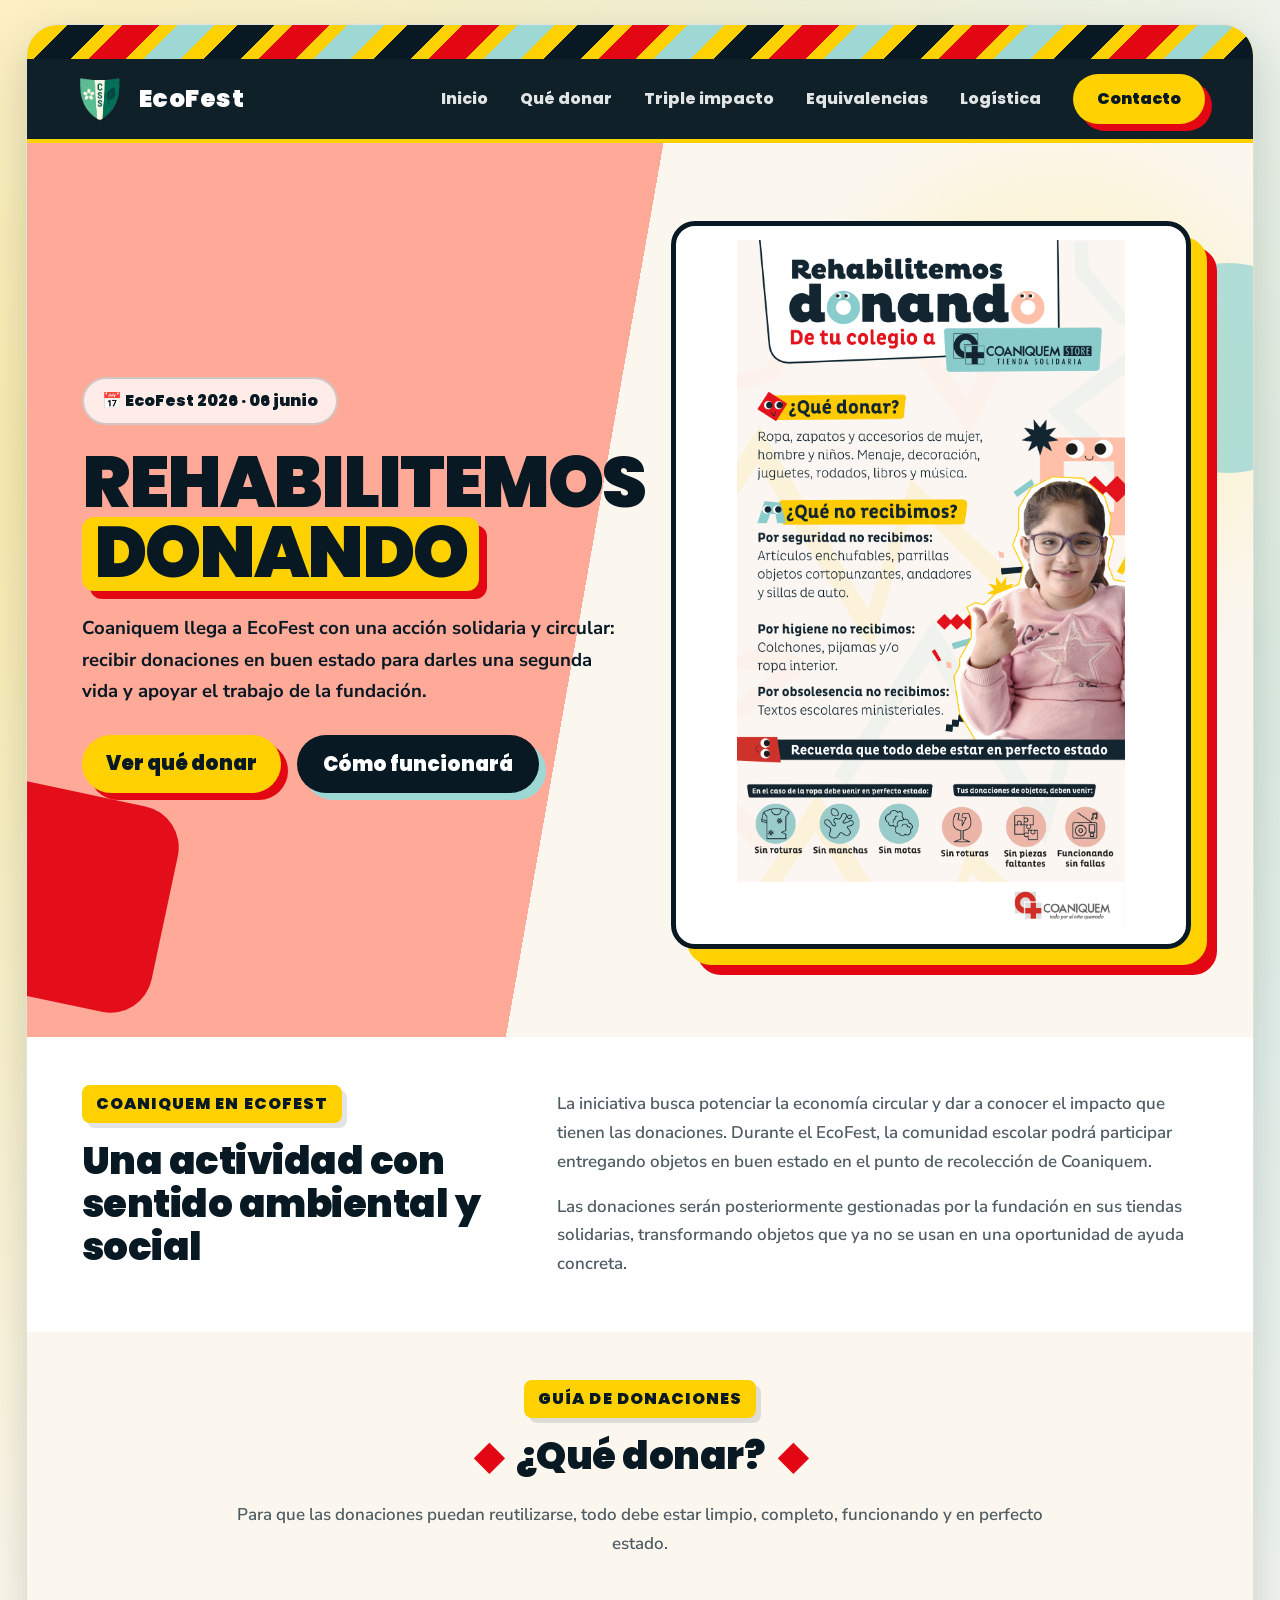
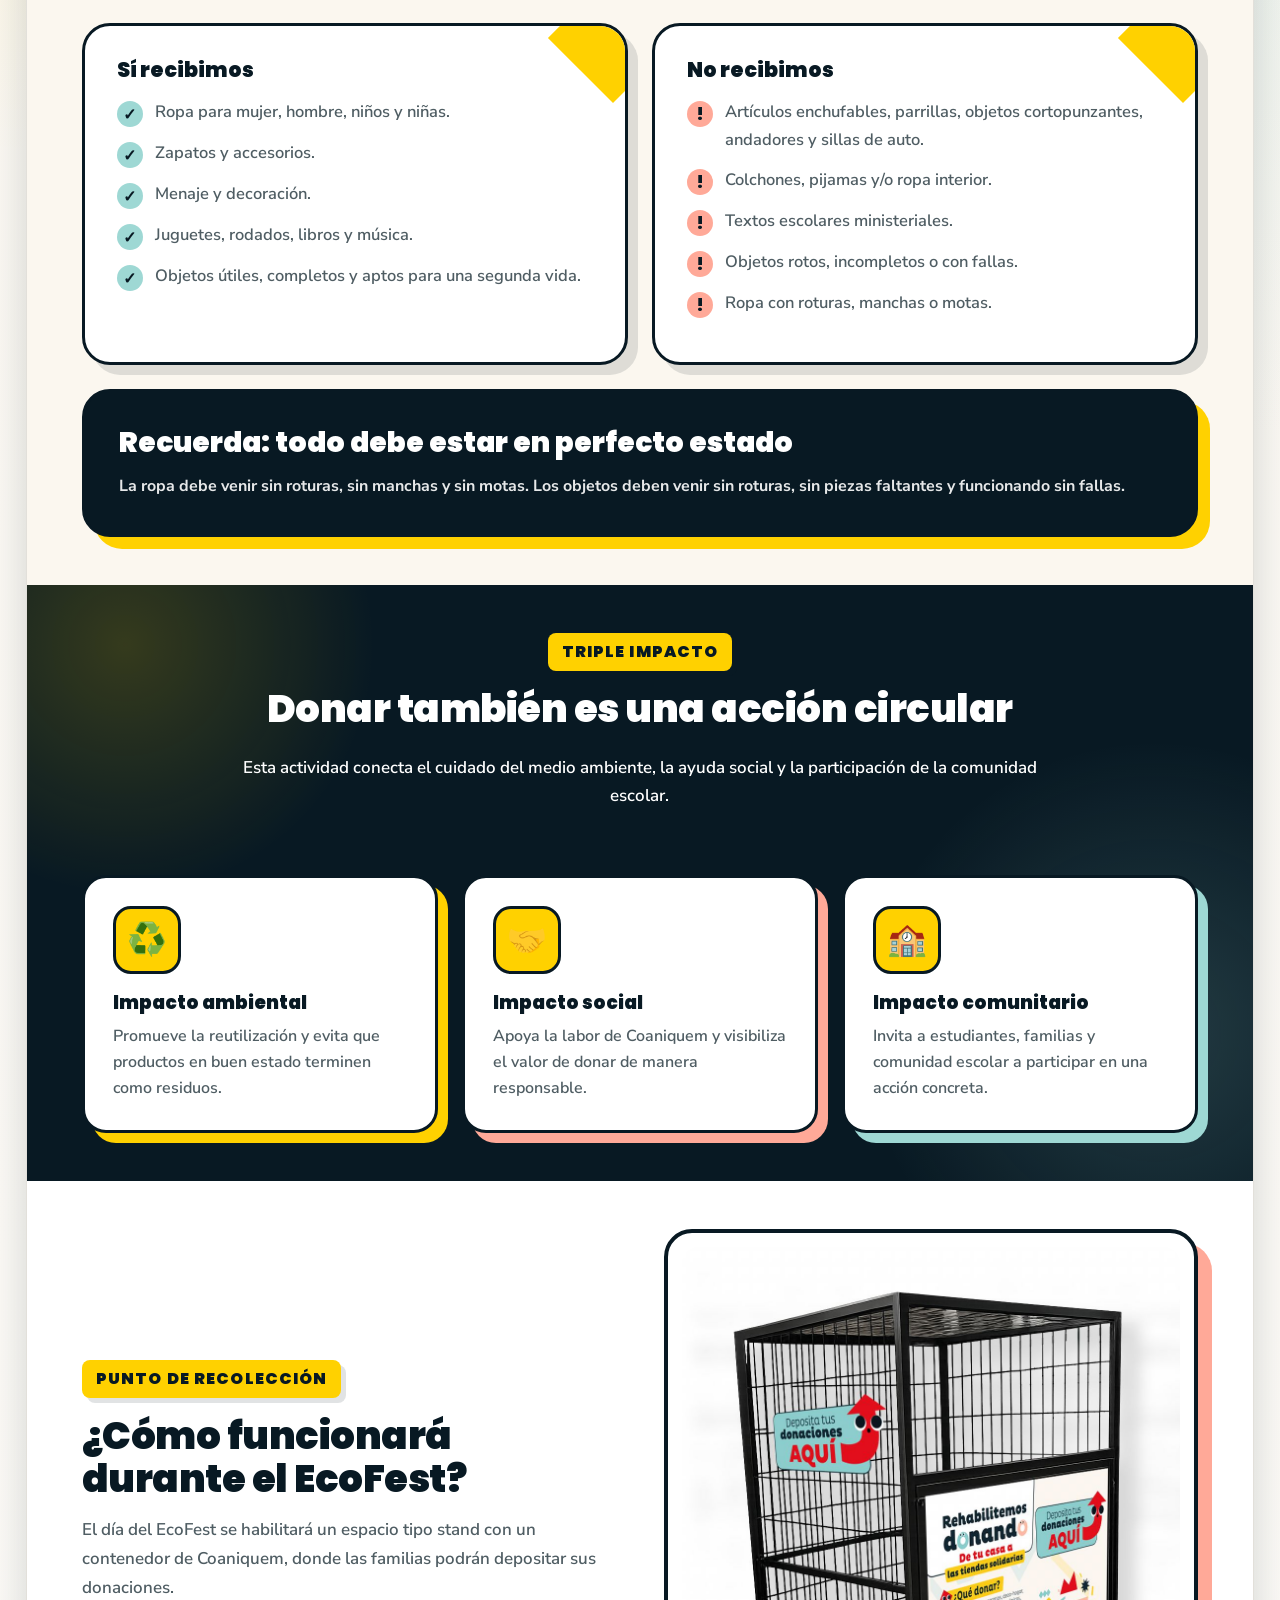
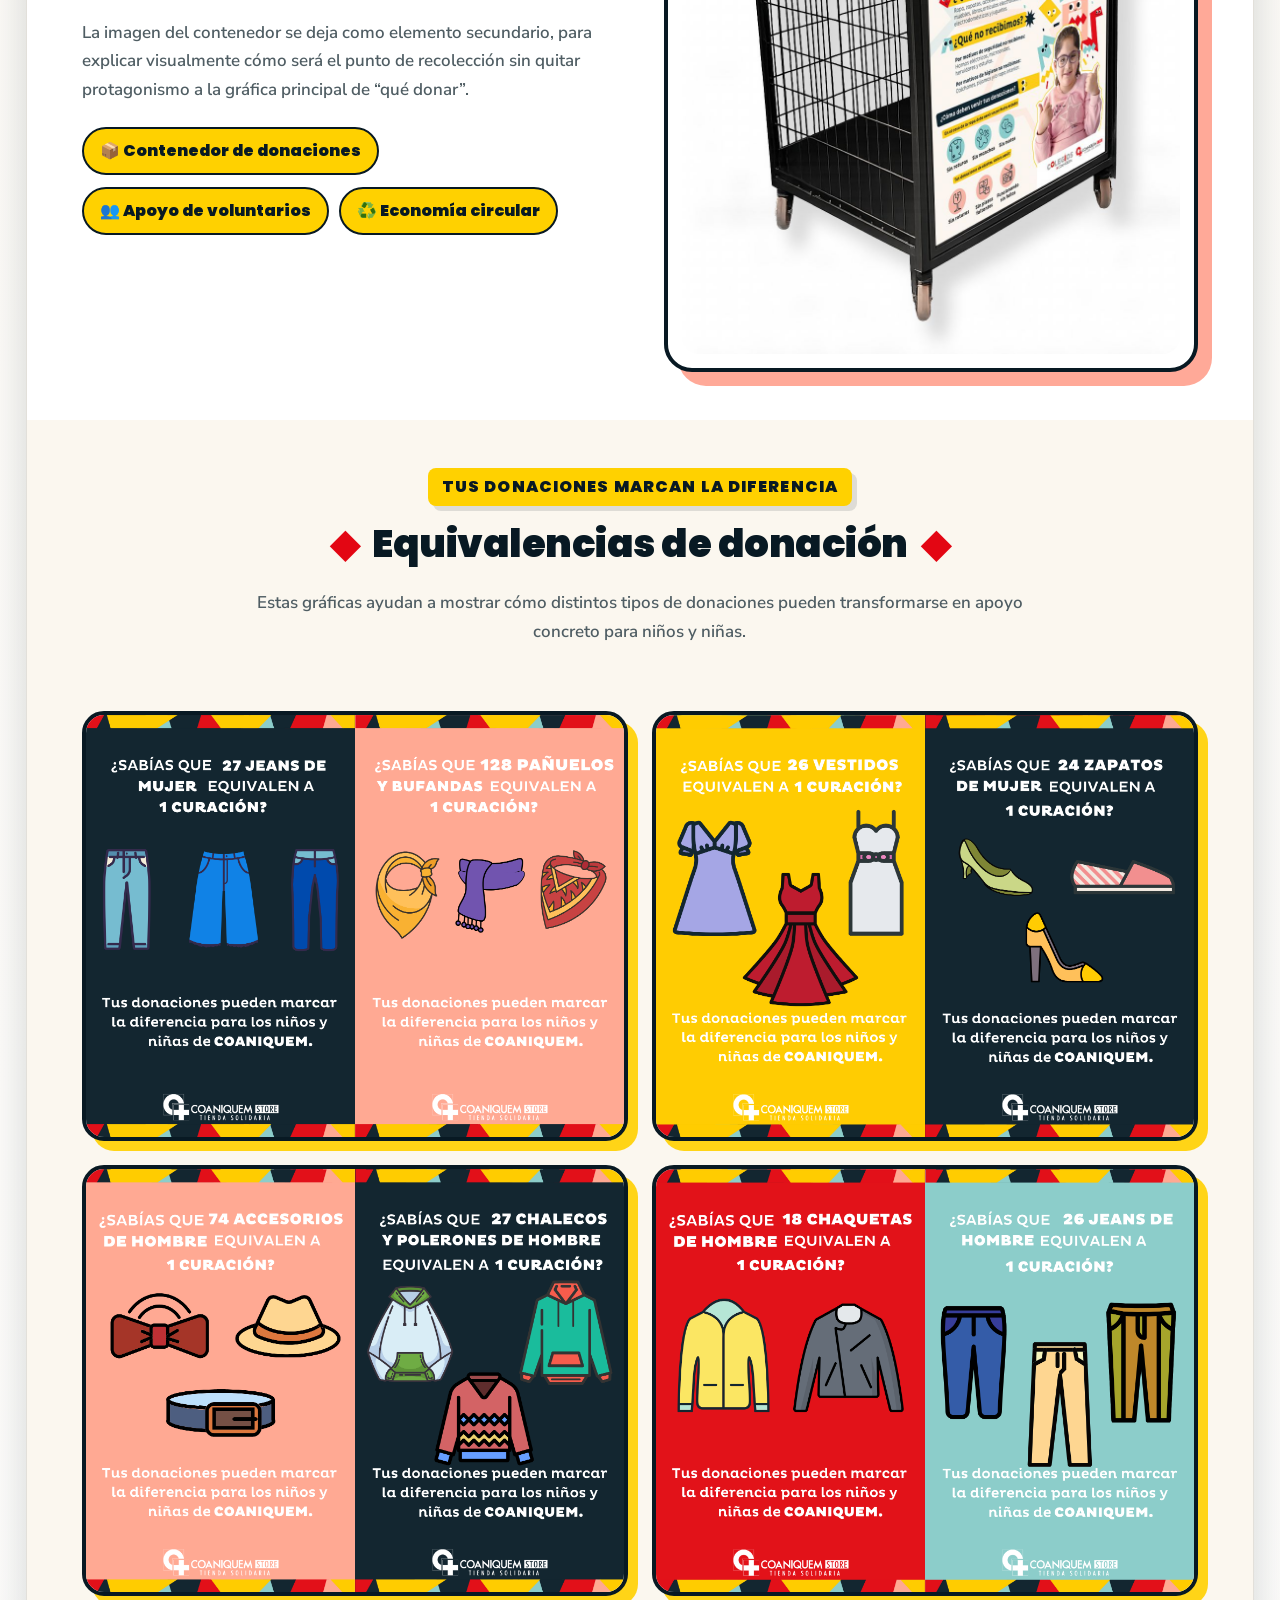
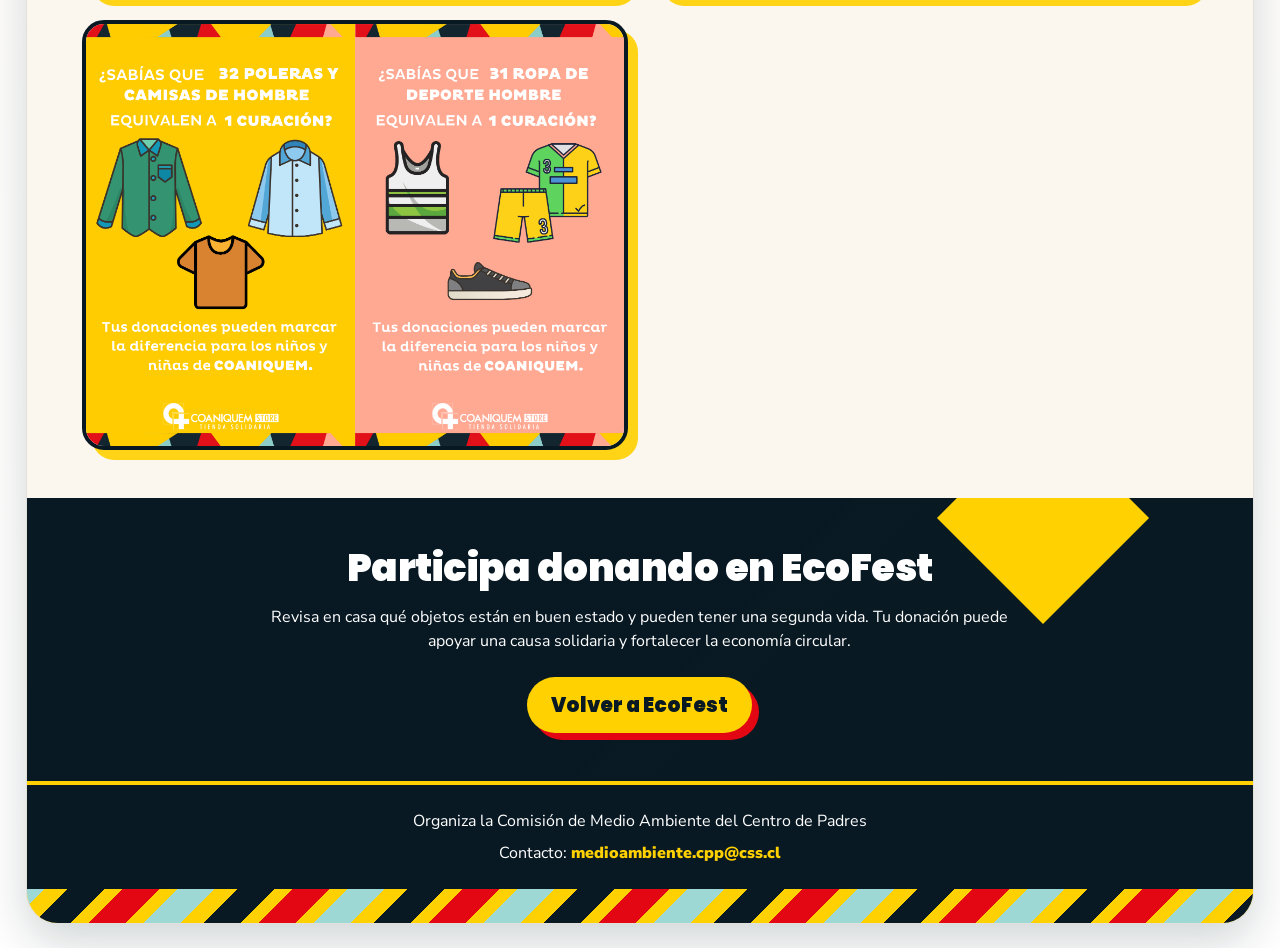
==== coaniquem.html @ 735f8cb7 "Actualiza proyecto" ====
<!DOCTYPE html>
<html lang="es">
<head>
  <meta charset="UTF-8" />
  <meta name="viewport" content="width=device-width, initial-scale=1.0" />
  <title>Coaniquem en EcoFest 2026 | Colegio Suizo Santiago</title>
  <meta name="description" content="Coaniquem en EcoFest 2026: punto de donación solidaria, economía circular, triple impacto y guía de qué donar en el Colegio Suizo de Santiago.">
  <meta name="robots" content="index, follow">

  <!-- Tipografías -->
  <link rel="preconnect" href="https://fonts.googleapis.com">
  <link rel="preconnect" href="https://fonts.gstatic.com" crossorigin>
  <link
    href="https://fonts.googleapis.com/css2?family=Nunito+Sans:wght@400;600;700;800&family=Poppins:wght@500;600;700;800;900&display=swap"
    rel="stylesheet"
  >

  <!-- Bootstrap 5.3.8 -->
  <link
    href="https://cdn.jsdelivr.net/npm/bootstrap@5.3.8/dist/css/bootstrap.min.css"
    rel="stylesheet"
  >

  <!-- Puedes mantener este link si ya usas styles.css en el sitio principal -->
  <link rel="stylesheet" href="styles.css">

  <style>
    :root {
      --coaniquem-navy: #081923;
      --coaniquem-navy-soft: #102631;
      --coaniquem-yellow: #ffd100;
      --coaniquem-red: #e30613;
      --coaniquem-coral: #ffa998;
      --coaniquem-mint: #9ed8d4;
      --coaniquem-cream: #fbf7ef;
      --coaniquem-white: #ffffff;
      --coaniquem-ink: #071923;
      --coaniquem-muted: #4f5d63;
      --coaniquem-shadow: 0 18px 46px rgba(8, 25, 35, 0.18);
      --coaniquem-radius: 28px;

      /* Compatibilidad con estilos EcoFest existentes */
      --verde-oscuro: #081923;
      --verde-principal: #0f766e;
      --verde-claro: #9ed8d4;
      --verde-suave: #eaf6f5;
      --amarillo: #ffd100;
      --crema: #fbf7ef;
      --texto: #081923;
      --gris: #4f5d63;
      --blanco: #ffffff;
      --sombra: var(--coaniquem-shadow);
      --borde: rgba(8, 25, 35, 0.12);
    }

    html {
      scroll-behavior: smooth;
    }

    body {
      font-family: "Nunito Sans", sans-serif;
      color: var(--coaniquem-ink);
      background:
        radial-gradient(circle at 8% 8%, rgba(255, 209, 0, 0.28), transparent 24%),
        radial-gradient(circle at 92% 12%, rgba(158, 216, 212, 0.35), transparent 26%),
        linear-gradient(180deg, var(--coaniquem-cream) 0%, #fff 100%);
      min-height: 100vh;
    }

    a {
      text-decoration: none;
    }

    .page {
      width: min(96%, 1500px);
      margin: 24px auto;
      background: var(--coaniquem-cream);
      border-radius: 32px;
      overflow: hidden;
      box-shadow: var(--coaniquem-shadow);
      border: 1px solid rgba(8, 25, 35, 0.10);
      position: relative;
    }

    /* Franja gráfica inspirada en las piezas Coaniquem */
    .pattern-band {
      height: 34px;
      background:
        linear-gradient(135deg, transparent 0 20%, var(--coaniquem-navy) 20% 38%, transparent 38%) 0 0/170px 34px,
        linear-gradient(135deg, transparent 0 20%, var(--coaniquem-red) 20% 38%, transparent 38%) 55px 0/170px 34px,
        linear-gradient(135deg, transparent 0 20%, var(--coaniquem-mint) 20% 38%, transparent 38%) 110px 0/170px 34px,
        var(--coaniquem-yellow);
    }

    .eco-navbar {
      min-height: 84px;
      background: rgba(8, 25, 35, 0.97);
      -webkit-backdrop-filter: blur(12px);
      backdrop-filter: blur(12px);
      position: sticky;
      top: 0;
      z-index: 1030;
      border-bottom: 4px solid var(--coaniquem-yellow);
    }

    .eco-brand {
      display: inline-flex;
      align-items: center;
      gap: 12px;
      font-family: "Poppins", sans-serif;
      font-weight: 900;
      font-size: 1.55rem;
      color: var(--coaniquem-white);
      letter-spacing: 0.5px;
    }

    .eco-brand:hover,
    .eco-brand:focus {
      color: var(--coaniquem-yellow);
    }

    .brand-mark {
      width: 42px;
      height: 42px;
      border-radius: 12px;
      background: var(--coaniquem-yellow);
      display: grid;
      place-items: center;
      color: var(--coaniquem-navy);
      font-size: 1.45rem;
      box-shadow: 6px 6px 0 var(--coaniquem-red);
    }

    .eco-nav-link {
      font-family: "Poppins", sans-serif;
      font-weight: 800;
      color: rgba(255,255,255,0.88);
      transition: color 0.2s ease;
    }

    .eco-nav-link:hover,
    .eco-nav-link:focus {
      color: var(--coaniquem-yellow);
    }

    .eco-toggler {
      border-color: rgba(255,255,255,0.35);
      background: rgba(255,255,255,0.9);
    }

    .eco-btn-small,
    .eco-btn-primary {
      border: 0;
      border-radius: 999px;
      background: var(--coaniquem-yellow);
      color: var(--coaniquem-navy);
      font-family: "Poppins", sans-serif;
      font-weight: 900;
      padding: 13px 24px;
      box-shadow: 7px 7px 0 var(--coaniquem-red);
      transition: transform 0.2s ease, box-shadow 0.2s ease;
    }

    .eco-btn-small:hover,
    .eco-btn-small:focus,
    .eco-btn-primary:hover,
    .eco-btn-primary:focus {
      color: var(--coaniquem-navy);
      transform: translateY(-3px);
      box-shadow: 9px 9px 0 var(--coaniquem-red);
    }

    .btn-dark-coaniquem {
      border: 0;
      border-radius: 999px;
      background: var(--coaniquem-navy);
      color: var(--coaniquem-white);
      font-family: "Poppins", sans-serif;
      font-weight: 900;
      padding: 14px 26px;
      box-shadow: 7px 7px 0 var(--coaniquem-mint);
      transition: transform 0.2s ease, box-shadow 0.2s ease;
    }

    .btn-dark-coaniquem:hover,
    .btn-dark-coaniquem:focus {
      color: var(--coaniquem-white);
      transform: translateY(-3px);
      box-shadow: 9px 9px 0 var(--coaniquem-mint);
    }

    .section-kicker {
      display: inline-flex;
      align-items: center;
      width: fit-content;
      background: var(--coaniquem-yellow);
      color: var(--coaniquem-navy);
      border-radius: 8px;
      padding: 7px 14px;
      font-family: "Poppins", sans-serif;
      font-weight: 900;
      text-transform: uppercase;
      letter-spacing: 0.07em;
      box-shadow: 5px 5px 0 rgba(8, 25, 35, 0.12);
    }

    .coaniquem-hero {
      position: relative;
      overflow: hidden;
      background:
        radial-gradient(circle at 84% 28%, rgba(255, 209, 0, 0.24), transparent 24%),
        linear-gradient(100deg, var(--coaniquem-coral) 0%, var(--coaniquem-coral) 46%, var(--coaniquem-cream) 46%, var(--coaniquem-cream) 100%);
    }

    .coaniquem-hero::before {
      content: "";
      position: absolute;
      inset: auto auto 36px -70px;
      width: 210px;
      height: 210px;
      background: var(--coaniquem-red);
      transform: rotate(12deg);
      border-radius: 42px;
      opacity: 0.95;
    }

    .coaniquem-hero::after {
      content: "";
      position: absolute;
      right: -80px;
      top: 120px;
      width: 210px;
      height: 210px;
      background: var(--coaniquem-mint);
      border-radius: 50%;
      opacity: 0.8;
    }

    .coaniquem-hero-content {
      position: relative;
      z-index: 1;
      padding: 78px 0 88px;
    }

    .date-pill {
      width: fit-content;
      display: inline-flex;
      align-items: center;
      gap: 10px;
      padding: 10px 18px;
      border-radius: 999px;
      color: var(--coaniquem-navy);
      font-family: "Poppins", sans-serif;
      font-weight: 900;
      background: rgba(255, 255, 255, 0.78);
      border: 2px solid rgba(8, 25, 35, 0.18);
      margin-bottom: 22px;
    }

    .coaniquem-title {
      font-family: "Poppins", sans-serif;
      color: var(--coaniquem-navy);
      font-size: clamp(2.65rem, 5.6vw, 5.5rem);
      font-weight: 900;
      line-height: 0.98;
      letter-spacing: -2px;
      margin-bottom: 22px;
      text-transform: uppercase;
    }

    .coaniquem-title .highlight {
      display: inline-block;
      background: var(--coaniquem-yellow);
      border-radius: 12px;
      padding: 0 12px 4px;
      box-shadow: 8px 8px 0 var(--coaniquem-red);
    }

    .coaniquem-lead {
      color: var(--coaniquem-navy);
      font-size: 1.16rem;
      line-height: 1.68;
      max-width: 650px;
      font-weight: 700;
    }

    .hero-actions {
      display: flex;
      flex-wrap: wrap;
      gap: 16px;
      margin-top: 28px;
    }

    .poster-frame {
      position: relative;
      width: min(100%, 520px);
      margin: 0 auto;
      background: var(--coaniquem-white);
      border: 5px solid var(--coaniquem-navy);
      border-radius: 24px;
      padding: 14px;
      box-shadow: 16px 16px 0 var(--coaniquem-yellow), 26px 26px 0 var(--coaniquem-red);
    }

    .poster-frame img {
      width: 100%;
      max-height: 690px;
      object-fit: contain;
      display: block;
      border-radius: 14px;
      background: var(--coaniquem-white);
    }

    .section-title,
    .section-heading {
      font-family: "Poppins", sans-serif;
      color: var(--coaniquem-navy);
      font-weight: 900;
      font-size: clamp(1.7rem, 3vw, 2.55rem);
      line-height: 1.12;
      letter-spacing: -0.5px;
    }

    .section-title span {
      color: var(--coaniquem-red);
      margin: 0 7px;
    }

    .event-purpose {
      color: var(--coaniquem-muted);
      line-height: 1.7;
      font-size: 1.06rem;
      font-weight: 600;
    }

    .coaniquem-section {
      background: var(--coaniquem-cream);
    }

    .coaniquem-section-white {
      background: var(--coaniquem-white);
    }

    .coaniquem-section-navy {
      background:
        radial-gradient(circle at 8% 10%, rgba(255, 209, 0, 0.18), transparent 20%),
        radial-gradient(circle at 92% 75%, rgba(158, 216, 212, 0.18), transparent 24%),
        var(--coaniquem-navy);
      color: var(--coaniquem-white);
    }

    .coaniquem-section-navy .section-heading,
    .coaniquem-section-navy .section-title,
    .coaniquem-section-navy .event-purpose {
      color: var(--coaniquem-white);
    }

    .coaniquem-card {
      height: 100%;
      background: var(--coaniquem-white);
      border: 3px solid var(--coaniquem-navy);
      border-radius: var(--coaniquem-radius);
      padding: 32px;
      box-shadow: 10px 10px 0 rgba(8, 25, 35, 0.12);
      position: relative;
      overflow: hidden;
    }

    .coaniquem-card::after {
      content: "";
      position: absolute;
      right: -34px;
      top: -34px;
      width: 92px;
      height: 92px;
      background: var(--coaniquem-yellow);
      transform: rotate(45deg);
    }

    .coaniquem-card h3 {
      position: relative;
      z-index: 1;
      display: inline-block;
      font-family: "Poppins", sans-serif;
      color: var(--coaniquem-navy);
      font-weight: 900;
      font-size: 1.28rem;
      margin-bottom: 16px;
    }

    .coaniquem-card p,
    .coaniquem-card li {
      color: var(--coaniquem-muted);
      line-height: 1.68;
      font-size: 1.03rem;
      font-weight: 600;
    }

    .impact-card {
      border: 3px solid var(--coaniquem-navy);
      border-radius: 24px;
      padding: 28px;
      background: var(--coaniquem-white);
      box-shadow: 10px 10px 0 var(--coaniquem-mint);
      height: 100%;
    }

    .impact-card.yellow {
      box-shadow: 10px 10px 0 var(--coaniquem-yellow);
    }

    .impact-card.coral {
      box-shadow: 10px 10px 0 var(--coaniquem-coral);
    }

    .impact-icon {
      width: 68px;
      height: 68px;
      border-radius: 18px;
      display: grid;
      place-items: center;
      background: var(--coaniquem-yellow);
      border: 3px solid var(--coaniquem-navy);
      font-size: 2rem;
      margin-bottom: 18px;
    }

    .impact-card h3 {
      font-family: "Poppins", sans-serif;
      color: var(--coaniquem-navy);
      font-weight: 900;
      font-size: 1.15rem;
      margin-bottom: 10px;
    }

    .impact-card p {
      color: var(--coaniquem-muted);
      line-height: 1.62;
      margin-bottom: 0;
      font-weight: 600;
    }

    .donation-list {
      list-style: none;
      padding-left: 0;
      margin-bottom: 0;
    }

    .donation-list li {
      display: flex;
      gap: 12px;
      margin-bottom: 12px;
      align-items: flex-start;
    }

    .donation-list li::before {
      content: "✓";
      flex: 0 0 auto;
      width: 26px;
      height: 26px;
      border-radius: 50%;
      background: var(--coaniquem-mint);
      color: var(--coaniquem-navy);
      display: grid;
      place-items: center;
      font-family: "Poppins", sans-serif;
      font-weight: 900;
      margin-top: 3px;
    }

    .warning-list li::before {
      content: "!";
      background: var(--coaniquem-coral);
    }

    .condition-strip {
      background: var(--coaniquem-navy);
      color: var(--coaniquem-white);
      border-radius: var(--coaniquem-radius);
      padding: 34px;
      box-shadow: 12px 12px 0 var(--coaniquem-yellow);
      border: 3px solid var(--coaniquem-navy);
    }

    .condition-strip h3 {
      font-family: "Poppins", sans-serif;
      font-weight: 900;
      margin-bottom: 14px;
      color: var(--coaniquem-white);
    }

    .condition-strip p {
      color: rgba(255, 255, 255, 0.9);
      margin-bottom: 0;
      line-height: 1.65;
      font-weight: 700;
    }

    .secondary-image-frame {
      background: var(--coaniquem-white);
      border: 4px solid var(--coaniquem-navy);
      border-radius: 28px;
      padding: 14px;
      box-shadow: 14px 14px 0 var(--coaniquem-coral);
    }

    .secondary-image-frame img {
      display: block;
      width: 100%;
      border-radius: 18px;
    }

    .logistics-pill {
      display: inline-flex;
      align-items: center;
      gap: 10px;
      background: var(--coaniquem-yellow);
      color: var(--coaniquem-navy);
      border-radius: 999px;
      padding: 10px 16px;
      font-family: "Poppins", sans-serif;
      font-weight: 900;
      margin: 6px 6px 6px 0;
      border: 2px solid var(--coaniquem-navy);
    }

    .equivalence-card {
      background: var(--coaniquem-white);
      border: 4px solid var(--coaniquem-navy);
      border-radius: 22px;
      overflow: hidden;
      box-shadow: 10px 10px 0 rgba(255, 209, 0, 0.9);
      height: 100%;
      transition: transform 0.2s ease, box-shadow 0.2s ease;
    }

    .equivalence-card:hover {
      transform: translateY(-5px);
      box-shadow: 14px 14px 0 rgba(255, 209, 0, 0.9);
    }

    .equivalence-card img {
      width: 100%;
      height: 100%;
      object-fit: cover;
      display: block;
    }

    .mini-banner {
      border-radius: 28px;
      background: var(--coaniquem-coral);
      border: 3px solid var(--coaniquem-navy);
      padding: 28px;
      box-shadow: 10px 10px 0 var(--coaniquem-red);
    }

    .mini-banner h3 {
      font-family: "Poppins", sans-serif;
      font-weight: 900;
      color: var(--coaniquem-navy);
      margin-bottom: 10px;
    }

    .mini-banner p {
      color: var(--coaniquem-navy);
      font-weight: 700;
      line-height: 1.65;
      margin-bottom: 0;
    }

    .coaniquem-cta {
      background:
        linear-gradient(135deg, rgba(8, 25, 35, 0.96), rgba(8, 25, 35, 0.92)),
        var(--coaniquem-navy);
      color: var(--coaniquem-white);
      position: relative;
      overflow: hidden;
    }

    .coaniquem-cta::before {
      content: "";
      position: absolute;
      top: -55px;
      right: 11%;
      width: 150px;
      height: 150px;
      background: var(--coaniquem-yellow);
      transform: rotate(45deg);
    }

    .coaniquem-cta .section-heading,
    .coaniquem-cta p {
      color: var(--coaniquem-white);
    }

    .footer-ecofest {
      background: var(--coaniquem-navy);
      color: var(--coaniquem-white);
      font-family: "Nunito Sans", sans-serif;
      border-top: 4px solid var(--coaniquem-yellow);
    }

    .footer-ecofest a {
      color: var(--coaniquem-yellow);
      font-weight: 900;
    }

    .footer-ecofest a:hover,
    .footer-ecofest a:focus {
      color: var(--coaniquem-white);
    }

    @media (max-width: 991.98px) {
      .page {
        width: 100%;
        margin: 0;
        border-radius: 0;
      }

      .coaniquem-hero {
        background:
          linear-gradient(180deg, var(--coaniquem-coral) 0%, var(--coaniquem-coral) 46%, var(--coaniquem-cream) 46%, var(--coaniquem-cream) 100%);
      }

      .coaniquem-hero-content {
        padding: 64px 0 76px;
      }

      .poster-frame {
        margin-top: 18px;
        box-shadow: 10px 10px 0 var(--coaniquem-yellow), 18px 18px 0 var(--coaniquem-red);
      }
    }

    @media (max-width: 575.98px) {
      .pattern-band {
        height: 24px;
        background-size: 120px 24px;
      }

      .eco-brand {
        font-size: 1.3rem;
      }

      .brand-mark {
        width: 36px;
        height: 36px;
        font-size: 1.2rem;
      }

      .coaniquem-title {
        letter-spacing: -1px;
      }

      .coaniquem-card,
      .condition-strip,
      .mini-banner {
        padding: 24px;
      }

      .poster-frame {
        padding: 10px;
        border-width: 3px;
      }
    }
  </style>
</head>

<body>
  <main class="page">
    <div class="pattern-band" aria-hidden="true"></div>

    <!-- HEADER / NAVBAR BOOTSTRAP -->
    <nav class="navbar navbar-expand-lg eco-navbar sticky-top">
      <div class="container-fluid px-4 px-lg-5">

        <a class="navbar-brand eco-brand" href="index.html#inicio">
          <img class="logo-navbar" src="assets/Logo-CMA_sf.png" alt="Logo EcoFest">
          <span>EcoFest</span>
        </a>

        <button
          class="navbar-toggler eco-toggler"
          type="button"
          data-bs-toggle="collapse"
          data-bs-target="#navbarEcofest"
          aria-controls="navbarEcofest"
          aria-expanded="false"
          aria-label="Abrir menú"
        >
          <span class="navbar-toggler-icon"></span>
        </button>

        <div class="collapse navbar-collapse" id="navbarEcofest">
          <ul class="navbar-nav ms-auto align-items-lg-center gap-lg-3 pt-3 pt-lg-0">

            <li class="nav-item">
              <a class="nav-link eco-nav-link" href="index.html#inicio">Inicio</a>
            </li>

            <li class="nav-item">
              <a class="nav-link eco-nav-link" href="#donaciones">Qué donar</a>
            </li>

            <li class="nav-item">
              <a class="nav-link eco-nav-link" href="#impacto">Triple impacto</a>
            </li>

            <li class="nav-item">
              <a class="nav-link eco-nav-link" href="#equivalencias">Equivalencias</a>
            </li>

            <li class="nav-item">
              <a class="nav-link eco-nav-link" href="#logistica">Logística</a>
            </li>

            <li class="nav-item ms-lg-2">
              <a class="btn eco-btn-small" href="index.html#contacto">Contacto</a>
            </li>

          </ul>
        </div>

      </div>
    </nav>

    <!-- HERO COANIQUEM -->
    <section class="coaniquem-hero" id="inicio-coaniquem">
      <div class="container">
        <div class="row align-items-center g-5 coaniquem-hero-content">

          <div class="col-lg-6">
            <div class="date-pill">📅 EcoFest 2026 · 06 junio</div>

            <h1 class="coaniquem-title">
              Rehabilitemos <span class="highlight">donando</span>
            </h1>

            <p class="coaniquem-lead">
              Coaniquem llega a EcoFest con una acción solidaria y circular: recibir donaciones en buen estado para darles una segunda vida y apoyar el trabajo de la fundación.
            </p>

            <div class="hero-actions">
              <a href="#donaciones" class="btn btn-lg eco-btn-primary">Ver qué donar</a>
              <a href="#logistica" class="btn btn-lg btn-dark-coaniquem">Cómo funcionará</a>
            </div>
          </div>

          <div class="col-lg-6 text-center">
            <div class="poster-frame">
              <img
                src="assets/coaniquem-que-donar.png"
                alt="Información sobre qué donar y qué no donar a Coaniquem"
              >
            </div>
          </div>

        </div>
      </div>
    </section>

    <!-- PROPÓSITO -->
    <section class="coaniquem-section-white py-5" id="proposito-coaniquem">
      <div class="container">
        <div class="row align-items-center g-4">
          <div class="col-lg-5">
            <p class="section-kicker mb-3">Coaniquem en EcoFest</p>
            <h2 class="section-heading mb-3">Una actividad con sentido ambiental y social</h2>
          </div>

          <div class="col-lg-7">
            <p class="event-purpose">
              La iniciativa busca potenciar la economía circular y dar a conocer el impacto que tienen las donaciones. Durante el EcoFest, la comunidad escolar podrá participar entregando objetos en buen estado en el punto de recolección de Coaniquem.
            </p>
            <p class="event-purpose mb-0">
              Las donaciones serán posteriormente gestionadas por la fundación en sus tiendas solidarias, transformando objetos que ya no se usan en una oportunidad de ayuda concreta.
            </p>
          </div>
        </div>
      </div>
    </section>

    <!-- QUÉ DONAR -->
    <section class="coaniquem-section py-5" id="donaciones">
      <div class="container">
        <div class="row justify-content-center text-center mb-5">
          <div class="col-lg-9">
            <p class="section-kicker mb-3">Guía de donaciones</p>
            <h2 class="section-title mb-4">
              <span>◆</span> ¿Qué donar? <span>◆</span>
            </h2>
            <p class="event-purpose">
              Para que las donaciones puedan reutilizarse, todo debe estar limpio, completo, funcionando y en perfecto estado.
            </p>
          </div>
        </div>

        <div class="row g-4">
          <div class="col-lg-6">
            <div class="coaniquem-card">
              <h3>Sí recibimos</h3>
              <ul class="donation-list">
                <li>Ropa para mujer, hombre, niños y niñas.</li>
                <li>Zapatos y accesorios.</li>
                <li>Menaje y decoración.</li>
                <li>Juguetes, rodados, libros y música.</li>
                <li>Objetos útiles, completos y aptos para una segunda vida.</li>
              </ul>
            </div>
          </div>

          <div class="col-lg-6">
            <div class="coaniquem-card">
              <h3>No recibimos</h3>
              <ul class="donation-list warning-list">
                <li>Artículos enchufables, parrillas, objetos cortopunzantes, andadores y sillas de auto.</li>
                <li>Colchones, pijamas y/o ropa interior.</li>
                <li>Textos escolares ministeriales.</li>
                <li>Objetos rotos, incompletos o con fallas.</li>
                <li>Ropa con roturas, manchas o motas.</li>
              </ul>
            </div>
          </div>
        </div>

        <div class="row mt-4">
          <div class="col-12">
            <div class="condition-strip">
              <h3>Recuerda: todo debe estar en perfecto estado</h3>
              <p>
                La ropa debe venir sin roturas, sin manchas y sin motas. Los objetos deben venir sin roturas, sin piezas faltantes y funcionando sin fallas.
              </p>
            </div>
          </div>
        </div>
      </div>
    </section>

    <!-- TRIPLE IMPACTO -->
    <section class="coaniquem-section-navy py-5" id="impacto">
      <div class="container">
        <div class="row justify-content-center text-center mb-5">
          <div class="col-lg-9">
            <p class="section-kicker mb-3">Triple impacto</p>
            <h2 class="section-heading mb-4">Donar también es una acción circular</h2>
            <p class="event-purpose">
              Esta actividad conecta el cuidado del medio ambiente, la ayuda social y la participación de la comunidad escolar.
            </p>
          </div>
        </div>

        <div class="row g-4">
          <div class="col-lg-4">
            <div class="impact-card yellow">
              <div class="impact-icon">♻️</div>
              <h3>Impacto ambiental</h3>
              <p>Promueve la reutilización y evita que productos en buen estado terminen como residuos.</p>
            </div>
          </div>

          <div class="col-lg-4">
            <div class="impact-card coral">
              <div class="impact-icon">🤝</div>
              <h3>Impacto social</h3>
              <p>Apoya la labor de Coaniquem y visibiliza el valor de donar de manera responsable.</p>
            </div>
          </div>

          <div class="col-lg-4">
            <div class="impact-card">
              <div class="impact-icon">🏫</div>
              <h3>Impacto comunitario</h3>
              <p>Invita a estudiantes, familias y comunidad escolar a participar en una acción concreta.</p>
            </div>
          </div>
        </div>
      </div>
    </section>

    <!-- CÓMO FUNCIONARÁ / CONTENEDOR SECUNDARIO -->
    <section class="coaniquem-section-white py-5" id="funcionamiento">
      <div class="container">
        <div class="row align-items-center g-5">

          <div class="col-lg-6">
            <p class="section-kicker mb-3">Punto de recolección</p>
            <h2 class="section-heading mb-3">¿Cómo funcionará durante el EcoFest?</h2>

            <p class="event-purpose">
              El día del EcoFest se habilitará un espacio tipo stand con un contenedor de Coaniquem, donde las familias podrán depositar sus donaciones.
            </p>

            <p class="event-purpose">
              La imagen del contenedor se deja como elemento secundario, para explicar visualmente cómo será el punto de recolección sin quitar protagonismo a la gráfica principal de “qué donar”.
            </p>

            <div class="mt-3">
              <span class="logistics-pill">📦 Contenedor de donaciones</span>
              <span class="logistics-pill">👥 Apoyo de voluntarios</span>
              <span class="logistics-pill">♻️ Economía circular</span>
            </div>
          </div>

          <div class="col-lg-6">
            <div class="secondary-image-frame">
              <img
                src="assets/coaniquem-contenedor.jpeg"
                alt="Contenedor de donaciones de Coaniquem Store"
              >
            </div>
          </div>

        </div>
      </div>
    </section>

    <!-- EQUIVALENCIAS -->
    <section class="coaniquem-section py-5" id="equivalencias">
      <div class="container">
        <div class="row justify-content-center text-center mb-5">
          <div class="col-lg-9">
            <p class="section-kicker mb-3">Tus donaciones marcan la diferencia</p>
            <h2 class="section-title mb-4">
              <span>◆</span> Equivalencias de donación <span>◆</span>
            </h2>
            <p class="event-purpose">
              Estas gráficas ayudan a mostrar cómo distintos tipos de donaciones pueden transformarse en apoyo concreto para niños y niñas.
            </p>
          </div>
        </div>

        <div class="row row-cols-1 row-cols-md-2 g-4">
          <div class="col">
            <article class="equivalence-card">
              <img src="assets/coaniquem-equivalencia-jeans-panuelos.png" alt="Equivalencias de jeans de mujer, pañuelos y bufandas para una curación">
            </article>
          </div>

          <div class="col">
            <article class="equivalence-card">
              <img src="assets/coaniquem-equivalencia-vestidos-zapatos.png" alt="Equivalencias de vestidos y zapatos de mujer para una curación">
            </article>
          </div>

          <div class="col">
            <article class="equivalence-card">
              <img src="assets/coaniquem-equivalencia-accesorios-polerones.png" alt="Equivalencias de accesorios de hombre y polerones para una curación">
            </article>
          </div>

          <div class="col">
            <article class="equivalence-card">
              <img src="assets/coaniquem-equivalencia-chaquetas-jeans.png" alt="Equivalencias de chaquetas y jeans de hombre para una curación">
            </article>
          </div>

          <div class="col">
            <article class="equivalence-card">
              <img src="assets/coaniquem-equivalencia-poleras-camisas-deporte.png" alt="Equivalencias de poleras, camisas y ropa de deporte de hombre para una curación">
            </article>
          </div>
        </div>
      </div>
    </section>

    

    <!-- CTA -->
    <section class="coaniquem-cta py-5">
      <div class="container text-center position-relative">
        <h2 class="section-heading mb-3">Participa donando en EcoFest</h2>
        <p class="mx-auto mb-4" style="max-width: 760px;">
          Revisa en casa qué objetos están en buen estado y pueden tener una segunda vida. Tu donación puede apoyar una causa solidaria y fortalecer la economía circular.
        </p>
        <a href="index.html#inicio" class="btn btn-lg eco-btn-primary">
          Volver a EcoFest
        </a>
      </div>
    </section>

    <!-- FOOTER -->
    <footer class="footer-ecofest py-4">
      <div class="container text-center">

        <p class="mb-2">
          Organiza la Comisión de Medio Ambiente del Centro de Padres
        </p>

        <p class="mb-0">
          Contacto:
          <a href="mailto:medioambiente.cpp@css.cl">
            medioambiente.cpp@css.cl
          </a>
        </p>

      </div>
    </footer>

    <div class="pattern-band" aria-hidden="true"></div>
  </main>

  <!-- Bootstrap JS Bundle 5.3.8 -->
  <script src="https://cdn.jsdelivr.net/npm/bootstrap@5.3.8/dist/js/bootstrap.bundle.min.js"></script>
</body>
</html>
---- styles.css ----
:root {
  --verde-oscuro: #174d24;
  --verde-principal: #3f8f2f;
  --verde-claro: #a1cf65;
  --verde-suave: #eef7e8;
  --amarillo: #f7b718;
  --crema: #fffdf3;
  --texto: #263326;
  --gris: #5f6b5f;
  --blanco: #ffffff;
  --sombra: 0 16px 40px rgba(32, 72, 32, 0.14);
  --borde: rgba(51, 107, 38, 0.13);
}

html {
  scroll-behavior: smooth;
}

body {
  font-family: "Nunito Sans", sans-serif;
  color: var(--texto);
  background:
    radial-gradient(circle at top left, rgba(140, 198, 63, 0.18), transparent 30%),
    linear-gradient(180deg, #fffdf3 0%, #f5fbef 100%);
  min-height: 100vh;
}

a {
  text-decoration: none;
}

.page {
  width: min(96%, 1500px);
  margin: 24px auto;
  background: rgba(255, 255, 255, 0.88);
  border-radius: 32px;
  overflow: hidden;
  box-shadow: var(--sombra);
  border: 1px solid var(--borde);
  position: relative;
}

/* NAVBAR */

.eco-brand {
  display: flex;
  align-items: center;
  gap: 10px;
}

.logo-navbar {
  width: 48px;
  height: auto;
  display: block;
}

.eco-navbar {
  min-height: 86px;
  background: rgba(255, 255, 255, 0.92);
  -webkit-backdrop-filter: blur(12px);
  backdrop-filter: blur(12px);
  position: sticky;
  top: 0;
  z-index: 1030;
  border-bottom: 1px solid rgba(23, 77, 36, 0.08);
}

.eco-brand {
  display: inline-flex;
  align-items: center;
  gap: 14px;
  font-family: "Poppins", sans-serif;
  font-weight: 600;
  font-size: 1.8rem;
  color: var(--verde-oscuro);
  letter-spacing: 0.5px;
}

.eco-brand:hover,
.eco-brand:focus {
  color: var(--verde-principal);
}

.eco-brand img {
  width: 52px;
  height: 52px;
  object-fit: contain;
}

.eco-nav-link {
  font-family: "Poppins", sans-serif;
  font-weight: 600;
  color: #182718;
  transition: color 0.2s ease;
}

.eco-nav-link:hover,
.eco-nav-link:focus {
  color: var(--verde-principal);
}

.eco-btn-small {
  background: linear-gradient(135deg, #2d7c24, #4da733);
  color: var(--blanco);
  font-family: "Poppins", sans-serif;
  font-weight: 700;
  padding: 12px 24px;
  border-radius: 999px;
  box-shadow: 0 10px 22px rgba(45, 124, 36, 0.24);
  border: 0;
  transition: transform 0.2s ease, box-shadow 0.2s ease;
}

.eco-btn-small:hover,
.eco-btn-small:focus {
  color: var(--blanco);
  transform: translateY(-2px);
  box-shadow: 0 12px 26px rgba(45, 124, 36, 0.3);
}

.eco-toggler {
  border-color: rgba(23, 77, 36, 0.25);
}

/* HERO */

.hero {
  min-height: 600px;
  background: var(--crema);
  position: relative;
  overflow: hidden;
}

.hero::after {
  content: "";
  position: absolute;
  inset: 0;
  background:
    linear-gradient(
      90deg,
      rgba(255, 253, 243, 0.96) 0%,
      rgba(255, 253, 243, 0.82) 32%,
      rgba(255, 253, 243, 0.08) 58%,
      transparent 100%
    );
  z-index: 1;
  pointer-events: none;
}

.hero-image {
  position: absolute;
  inset: 0;
  background-image: url("assets/hero-banner.png");
  background-size: cover;
  background-position: center right;
  z-index: 0;
}

.hero-layer {
  position: relative;
  z-index: 2;
}

.min-vh-hero {
  min-height: 600px;
}

.hero-content {
  padding: 92px 24px 110px;
  position: relative;
  z-index: 2;
}

.date-pill {
  width: fit-content;
  display: inline-flex;
  align-items: center;
  gap: 10px;
  padding: 10px 18px;
  border: 1.5px solid rgba(23, 77, 36, 0.45);
  border-radius: 999px;
  color: var(--verde-oscuro);
  font-family: "Poppins", sans-serif;
  font-weight: 600;
  background: rgba(255, 255, 255, 0.6);
  margin-bottom: 22px;
}

.organizer-text {
  font-family: "Poppins", sans-serif;
  font-size: 0.95rem;
  font-weight: 600;
  color: var(--verde-oscuro);
  margin-bottom: 70px;
}

.eco-title {
  font-family: "Poppins", sans-serif;
  font-size: clamp(4.2rem, 7vw, 7.8rem);
  line-height: 0.95;
  color: var(--verde-oscuro);
  font-weight: 800;
  letter-spacing: -4px;
  margin-bottom: 22px;
}

.eco-title span {
  color: var(--verde-claro);
}

.divider {
  display: flex;
  align-items: center;
  gap: 14px;
  width: 390px;
  max-width: 100%;
  margin-bottom: 24px;
  color: var(--amarillo);
}

.divider::before,
.divider::after {
  content: "";
  height: 2px;
  flex: 1;
  background: var(--amarillo);
  opacity: 0.75;
}

.eco-subtitle {
  font-family: "Poppins", sans-serif;
  font-size: clamp(1.35rem, 2vw, 2rem);
  font-weight: 500;
  color: var(--verde-oscuro);
  margin-bottom: 18px;
}

.eco-lead {
  max-width: 500px;
  font-size: 1.14rem;
  line-height: 1.55;
  color: var(--gris);
  margin-bottom: 30px;
}

.eco-btn-primary {
  background: linear-gradient(135deg, #68a55c, #7aa164);
  color: var(--blanco);
  font-family: "Poppins", sans-serif;
  font-weight: 500;
  padding: 15px 30px;
  border-radius: 16px;
  box-shadow: 0 14px 28px rgba(65, 142, 43, 0.32);
  border: 0;
  transition: transform 0.2s ease, box-shadow 0.2s ease;
}

.eco-btn-primary:hover,
.eco-btn-primary:focus {
  color: var(--blanco);
  transform: translateY(-3px);
  box-shadow: 0 18px 36px rgba(65, 142, 43, 0.38);
}

/* ONDA INFERIOR */

.wave {
  position: absolute;
  left: 0;
  right: 0;
  bottom: -1px;
  z-index: 3;
  height: 95px;
  background: linear-gradient(180deg, transparent 0%, #f6fbef 80%);
  clip-path: ellipse(70% 60% at 50% 100%);
}



/* CONVOCATORIA */

.convocatoria-section {
  background: linear-gradient(180deg, #f6fbef 0%, #fffdf3 100%);
}

.convocatoria-card {
  background: rgba(255, 255, 255, 0.92);
  border: 1px solid var(--borde);
  border-radius: 28px;
  padding: 34px;
  box-shadow: 0 18px 42px rgba(32, 72, 32, 0.14);
  position: relative;
  overflow: hidden;
}

.convocatoria-card::before {
  content: "";
  position: absolute;
  width: 220px;
  height: 220px;
  border-radius: 50%;
  background: rgba(247, 183, 24, 0.16);
  right: -80px;
  top: -90px;
}

.convocatoria-title {
  font-family: "Poppins", sans-serif;
  color: var(--verde-principal);
  font-size: clamp(1.8rem, 3vw, 2.7rem);
  font-weight: 800;
  margin-bottom: 18px;
}

.convocatoria-text {
  color: var(--gris);
  font-size: 1.08rem;
  line-height: 1.65;
  max-width: 720px;
}

.convocatoria-deadline {
  display: inline-flex;
  align-items: center;
  gap: 8px;
  background: #fff1c9;
  color: var(--verde-oscuro);
  border-radius: 999px;
  padding: 10px 18px;
  font-family: "Poppins", sans-serif;
  font-weight: 600;
}

.convocatoria-img {
  width: min(100%, 360px);
  border-radius: 22px;
  box-shadow: 0 14px 32px rgba(32, 72, 32, 0.18);
  position: relative;
  z-index: 1;
}

/* TARJETAS */

.features {
  position: relative;
  background:
    radial-gradient(circle at 8% 20%, rgba(140, 198, 63, 0.18), transparent 20%),
    radial-gradient(circle at 95% 90%, rgba(247, 183, 24, 0.16), transparent 22%),
    #f6fbef;
}

.section-title {
  font-family: "Poppins", sans-serif;
  color: var(--verde-principal);
  font-weight: 700;
  font-size: clamp(1.4rem, 2.5vw, 2rem);
}

.section-title span {
  color: var(--amarillo);
  margin: 0 14px;
}

.eco-card {
  background: rgba(255, 255, 255, 0.86);
  border-radius: 22px;
  box-shadow: 0 12px 28px rgba(46, 86, 43, 0.11);
  border: 1px solid rgba(23, 77, 36, 0.08);
  transition: transform 0.2s ease, box-shadow 0.2s ease;
}

.eco-card .card-body {
  padding: 34px 30px;
}

.eco-card:hover {
  transform: translateY(-6px);
  box-shadow: 0 18px 36px rgba(46, 86, 43, 0.16);
}

.icon-circle {
  width: 76px;
  height: 76px;
  border-radius: 50%;
  display: grid;
  place-items: center;
  margin-bottom: 20px;
  font-size: 2.25rem;
}

.icon-green {
  background: #e3f4d7;
  color: var(--verde-principal);
}

.icon-blue {
  background: #e0f4fb;
  color: #2c91c7;
}

.icon-yellow {
  background: #fff1c9;
  color: #d99a00;
}

.eco-card h3 {
  font-family: "Poppins", sans-serif;
  color: var(--verde-oscuro);
  font-size: 1.25rem;
  margin-bottom: 10px;
  line-height: 1.2;
}

.eco-card p {
  font-size: 0.95rem;
  line-height: 1.55;
  color: var(--gris);
  margin-bottom: 18px;
}

.mini-line {
  width: 44px;
  height: 3px;
  background: var(--verde-principal);
  border-radius: 999px;
}

.mini-line.yellow {
  background: var(--amarillo);
}

/* COANIQUEM MINI HOME */

.coaniquem-mini-section {
  background:
    radial-gradient(circle at 10% 20%, rgba(255, 209, 0, 0.18), transparent 24%),
    radial-gradient(circle at 90% 80%, rgba(182, 222, 219, 0.26), transparent 25%),
    linear-gradient(180deg, #f6fbef 0%, #fffdf3 100%);
}

.coaniquem-mini-card {
  background: linear-gradient(105deg, #f4ad9d 0%, #f4ad9d 52%, #f7f3ed 52%, #f7f3ed 100%);
  border: 4px solid #081923;
  border-radius: 30px;
  padding: 36px;
  box-shadow: 16px 16px 0 rgba(8, 25, 35, 0.12);
  overflow: hidden;
}

.coaniquem-mini-kicker {
  display: inline-block;
  background: #ffd100;
  color: #081923;
  border-radius: 10px;
  padding: 8px 14px;
  font-family: "Poppins", sans-serif;
  font-weight: 900;
  text-transform: uppercase;
  font-size: 0.8rem;
  letter-spacing: 0.05em;
}

.coaniquem-mini-logo {
  width: min(100%, 300px);
  background: rgba(255, 255, 255, 0.88);
  border-radius: 18px;
  padding: 14px 18px;
  display: block;
}

.coaniquem-mini-title {
  font-family: "Poppins", sans-serif;
  color: #081923;
  font-size: clamp(2rem, 4vw, 3.4rem);
  font-weight: 900;
  line-height: 1;
  text-transform: uppercase;
  margin-bottom: 18px;
}

.coaniquem-mini-title span {
  display: inline-block;
  background: #ffd100;
  border-radius: 12px;
  padding: 0 10px 4px;
  box-shadow: 6px 6px 0 #e30613;
}

.coaniquem-mini-text {
  color: #081923;
  font-size: 1.05rem;
  line-height: 1.65;
  font-weight: 700;
  max-width: 640px;
  margin-bottom: 24px;
}

.coaniquem-mini-btn {
  display: inline-flex;
  align-items: center;
  justify-content: center;
  background: #081923;
  color: #ffffff;
  border-radius: 999px;
  padding: 13px 24px;
  font-family: "Poppins", sans-serif;
  font-weight: 900;
  box-shadow: 7px 7px 0 #b6dedb;
  transition: transform 0.2s ease, box-shadow 0.2s ease;
}

.coaniquem-mini-btn:hover,
.coaniquem-mini-btn:focus {
  color: #ffffff;
  transform: translateY(-3px);
  box-shadow: 10px 10px 0 #b6dedb;
}

.coaniquem-mini-img {
  width: min(100%, 330px);
  max-height: 420px;
  object-fit: contain;
  background: #ffffff;
  border: 4px solid #081923;
  border-radius: 22px;
  padding: 10px;
  box-shadow: 12px 12px 0 #ffd100, 19px 19px 0 #e30613;
}

/* SECCIONES COMPLEMENTARIAS */

.about-event {
  background: var(--crema);
}

.event-purpose {
  color: var(--gris);
  line-height: 1.7;
  font-size: 1.05rem;
}

.location-section {
  background: var(--crema);
}

.location-text {
  color: var(--gris);
  font-size: 1.05rem;
  line-height: 1.7;
}

.map-wrapper {
  overflow: hidden;
  border-radius: 24px;
  box-shadow: 0 16px 40px rgba(32, 72, 32, 0.14);
  border: 1px solid var(--borde);
}

.map-wrapper iframe,
.google-map {
  display: block;
  width: 100%;
  height: 420px;
  border: 0;
}

.info-section {
  background: var(--blanco);
}

.info-section-soft {
  background: var(--verde-suave);
}

.inscription-section {
  background: linear-gradient(135deg, rgba(23, 77, 36, 0.96), rgba(63, 143, 47, 0.96));
  color: var(--blanco);
}

.inscription-section p {
  max-width: 650px;
  color: rgba(255, 255, 255, 0.86);
}

.section-kicker {
  font-family: "Poppins", sans-serif;
  color: var(--amarillo);
  font-weight: 800;
  text-transform: uppercase;
  letter-spacing: 0.12em;
}

.section-heading {
  font-family: "Poppins", sans-serif;
  color: var(--verde-oscuro);
  font-weight: 800;
}

.inscription-section .section-heading {
  color: var(--blanco);
}

.footer-ecofest {
  background: var(--verde-oscuro);
  color: var(--blanco);
  font-family: "Nunito Sans", sans-serif;
}

.footer-ecofest a {
  color: var(--amarillo);
  font-weight: 700;
}

.footer-ecofest a:hover,
.footer-ecofest a:focus {
  color: var(--blanco);
}

/* RESPONSIVE */

@media (max-width: 991.98px) {
  .page {
    width: 100%;
    margin: 0;
    border-radius: 0;
  }

  .eco-navbar {
    min-height: 0;
  }

  .hero::after {
    background:
      linear-gradient(
        90deg,
        rgba(255, 253, 243, 0.95) 0%,
        rgba(255, 253, 243, 0.72) 60%,
        transparent 100%
      );
  }

  .hero-content {
    padding: 80px 24px 120px;
  }
}

@media (max-width: 575.98px) {
  .eco-brand {
    font-size: 1.45rem;
  }

  .eco-brand img {
    width: 46px;
    height: 46px;
  }

  .hero,
  .min-vh-hero {
    min-height: 650px;
  }

  .hero-image {
    background-position: center right;
  }

  .hero::after {
    background: rgba(255, 253, 243, 0.78);
  }

  .eco-title {
    font-size: 4rem;
    letter-spacing: -2px;
  }

  .eco-lead {
    font-size: 1rem;
  }

  .section-title span {
    margin: 0 6px;
  }

  .map-wrapper iframe,
  .google-map {
    height: 320px;
  }
}

/* RESPONSIVE COANIQUEM MINI */

@media (max-width: 991.98px) {
  .coaniquem-mini-card {
    background: linear-gradient(180deg, #f4ad9d 0%, #f4ad9d 55%, #f7f3ed 55%, #f7f3ed 100%);
    padding: 30px 24px 40px;
  }

  .coaniquem-mini-img {
    margin-top: 16px;
    width: min(100%, 280px);
  }
}

@media (max-width: 575.98px) {
  .coaniquem-mini-card {
    border-width: 3px;
    border-radius: 24px;
    box-shadow: 10px 10px 0 rgba(8, 25, 35, 0.12);
  }

  .coaniquem-mini-logo {
    width: 100%;
  }

  .coaniquem-mini-title {
    font-size: 2rem;
  }

  .coaniquem-mini-img {
    width: 100%;
    max-height: 360px;
    box-shadow: 8px 8px 0 #ffd100, 14px 14px 0 #e30613;
  }
}
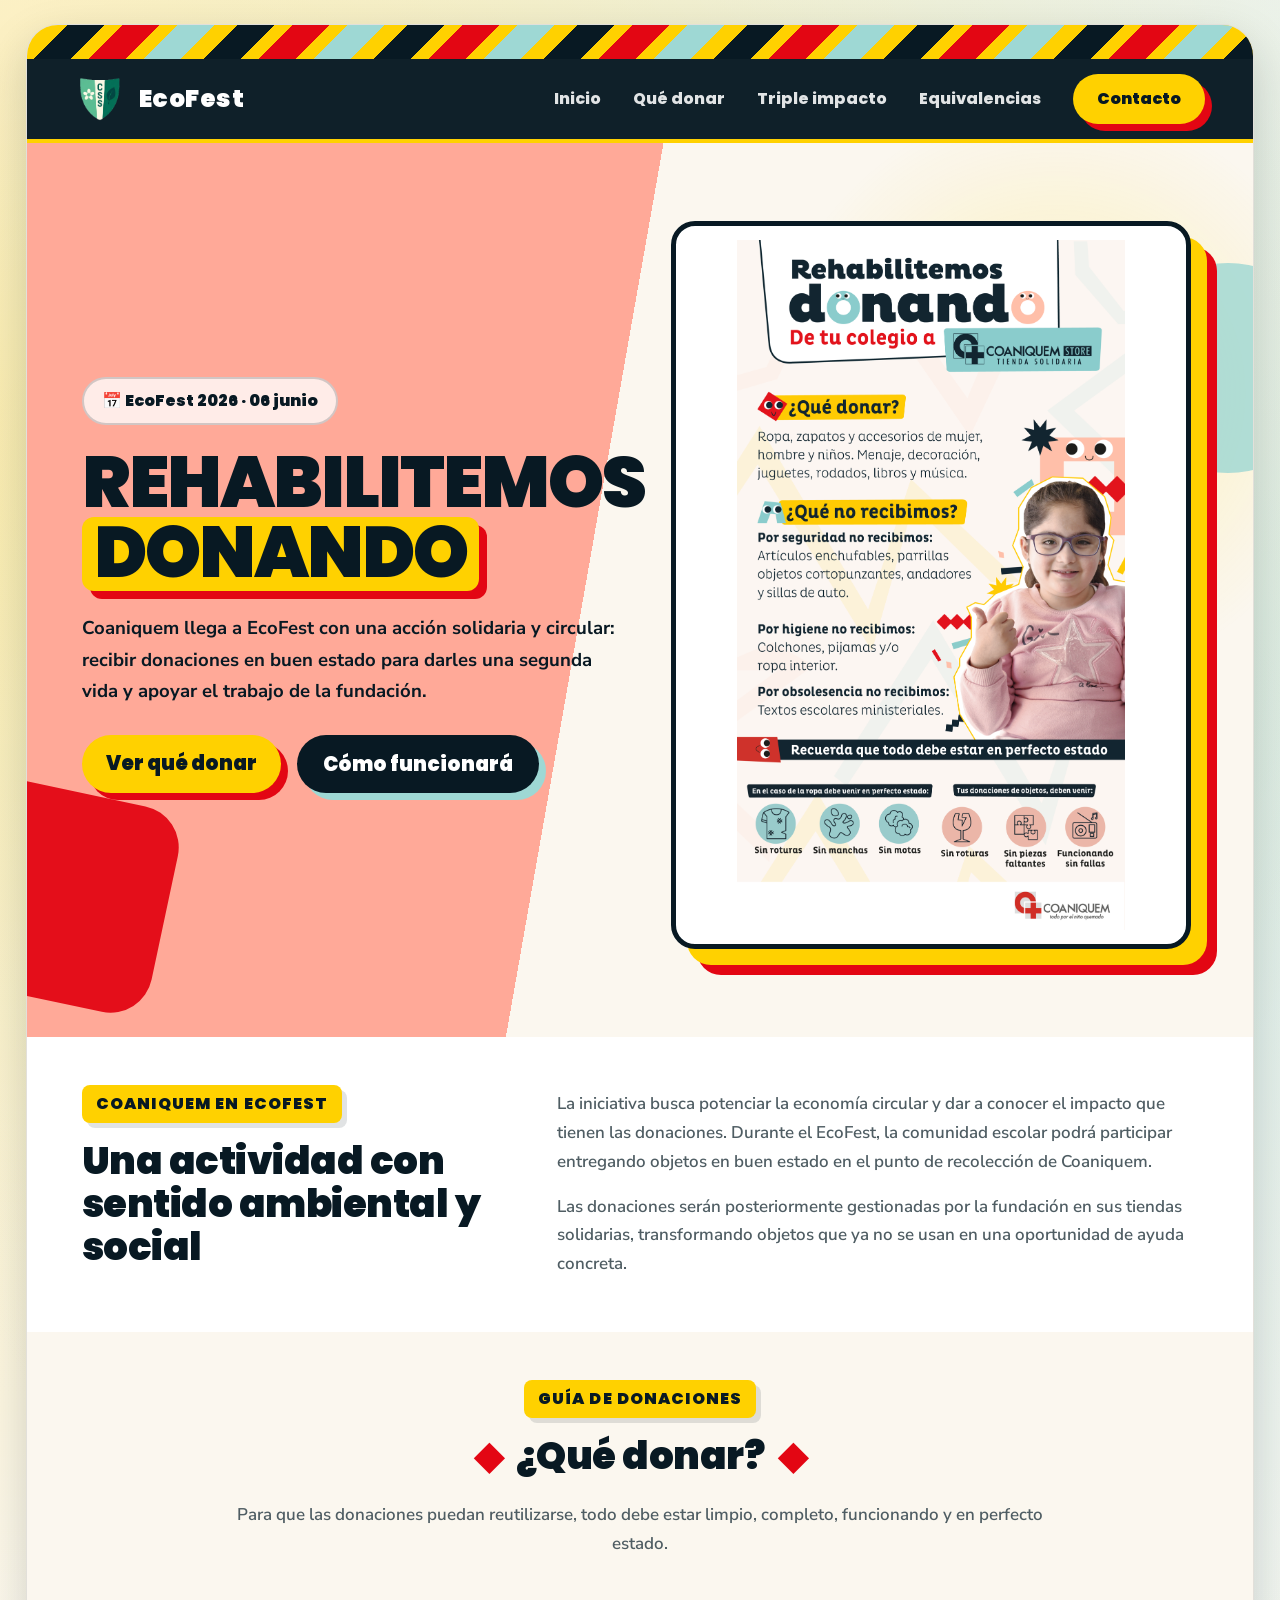
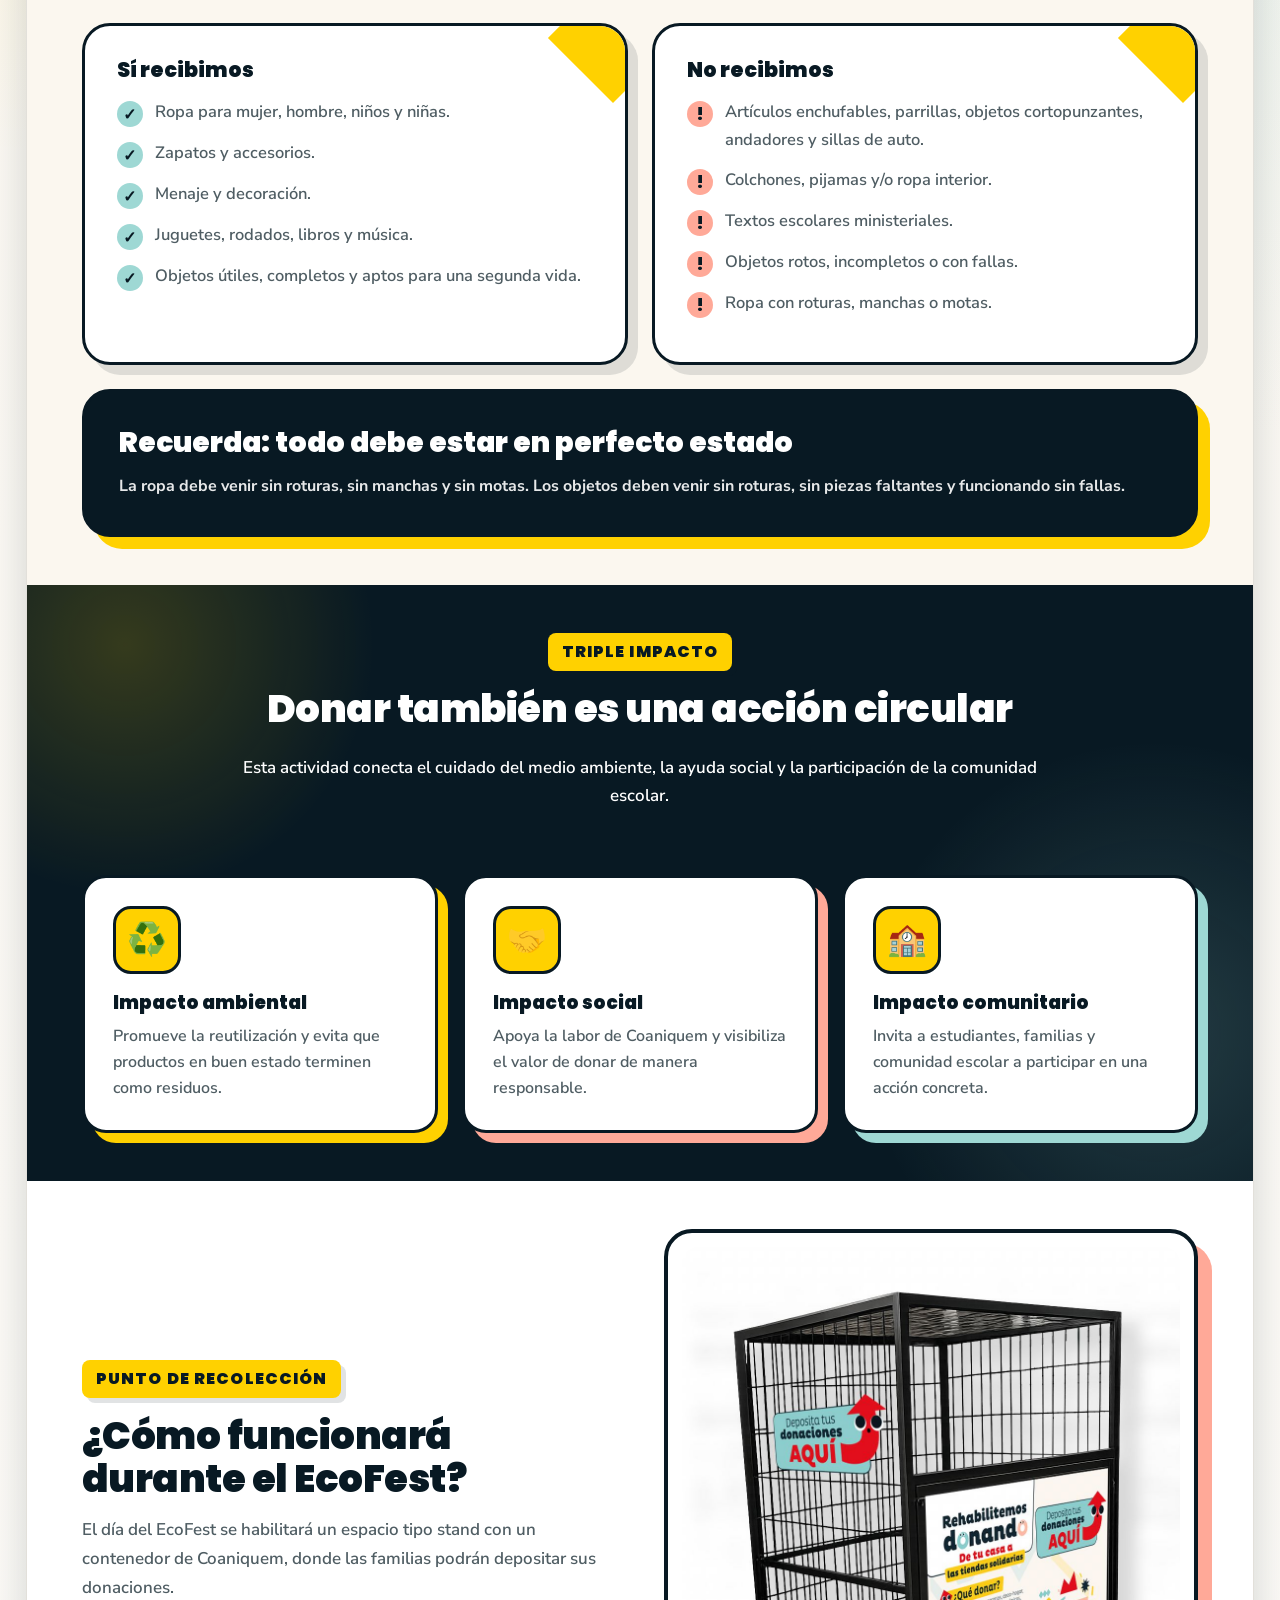
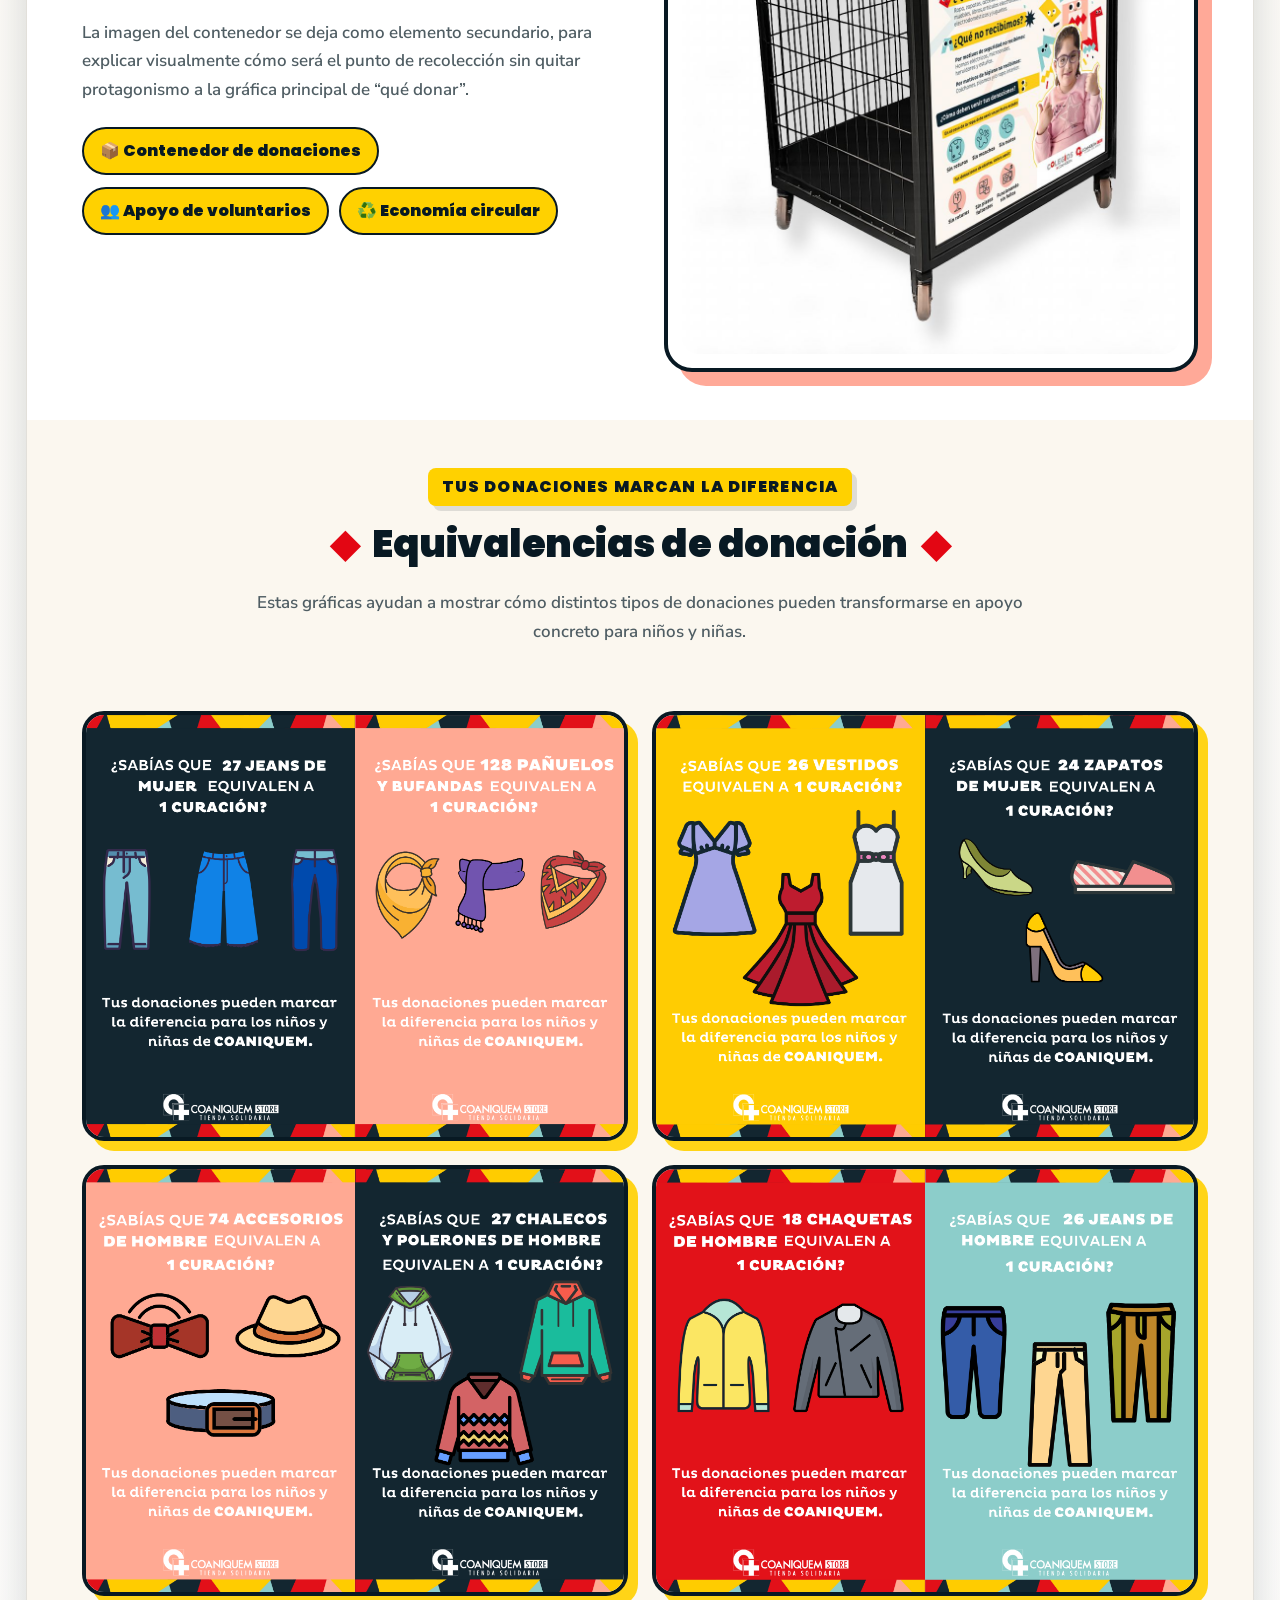
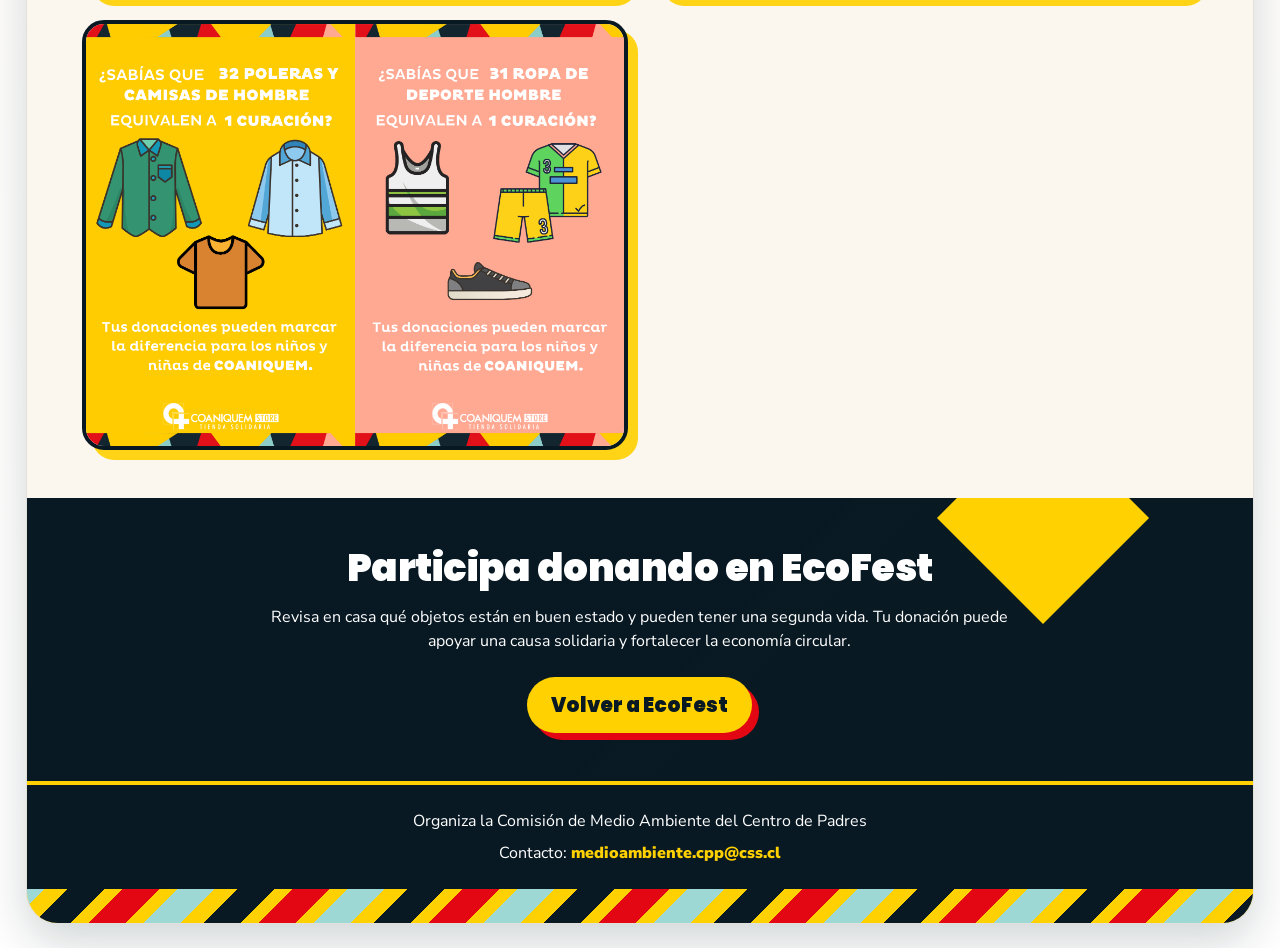
==== commit 5cc0ffd3: "Actualiza proyecto" ====
--- a/coaniquem.html
+++ b/coaniquem.html
@@ -710,10 +710,7 @@
               <a class="nav-link eco-nav-link" href="#equivalencias">Equivalencias</a>
             </li>
 
-            <li class="nav-item">
-              <a class="nav-link eco-nav-link" href="#logistica">Logística</a>
-            </li>
-
+         
             <li class="nav-item ms-lg-2">
               <a class="btn eco-btn-small" href="index.html#contacto">Contacto</a>
             </li>
